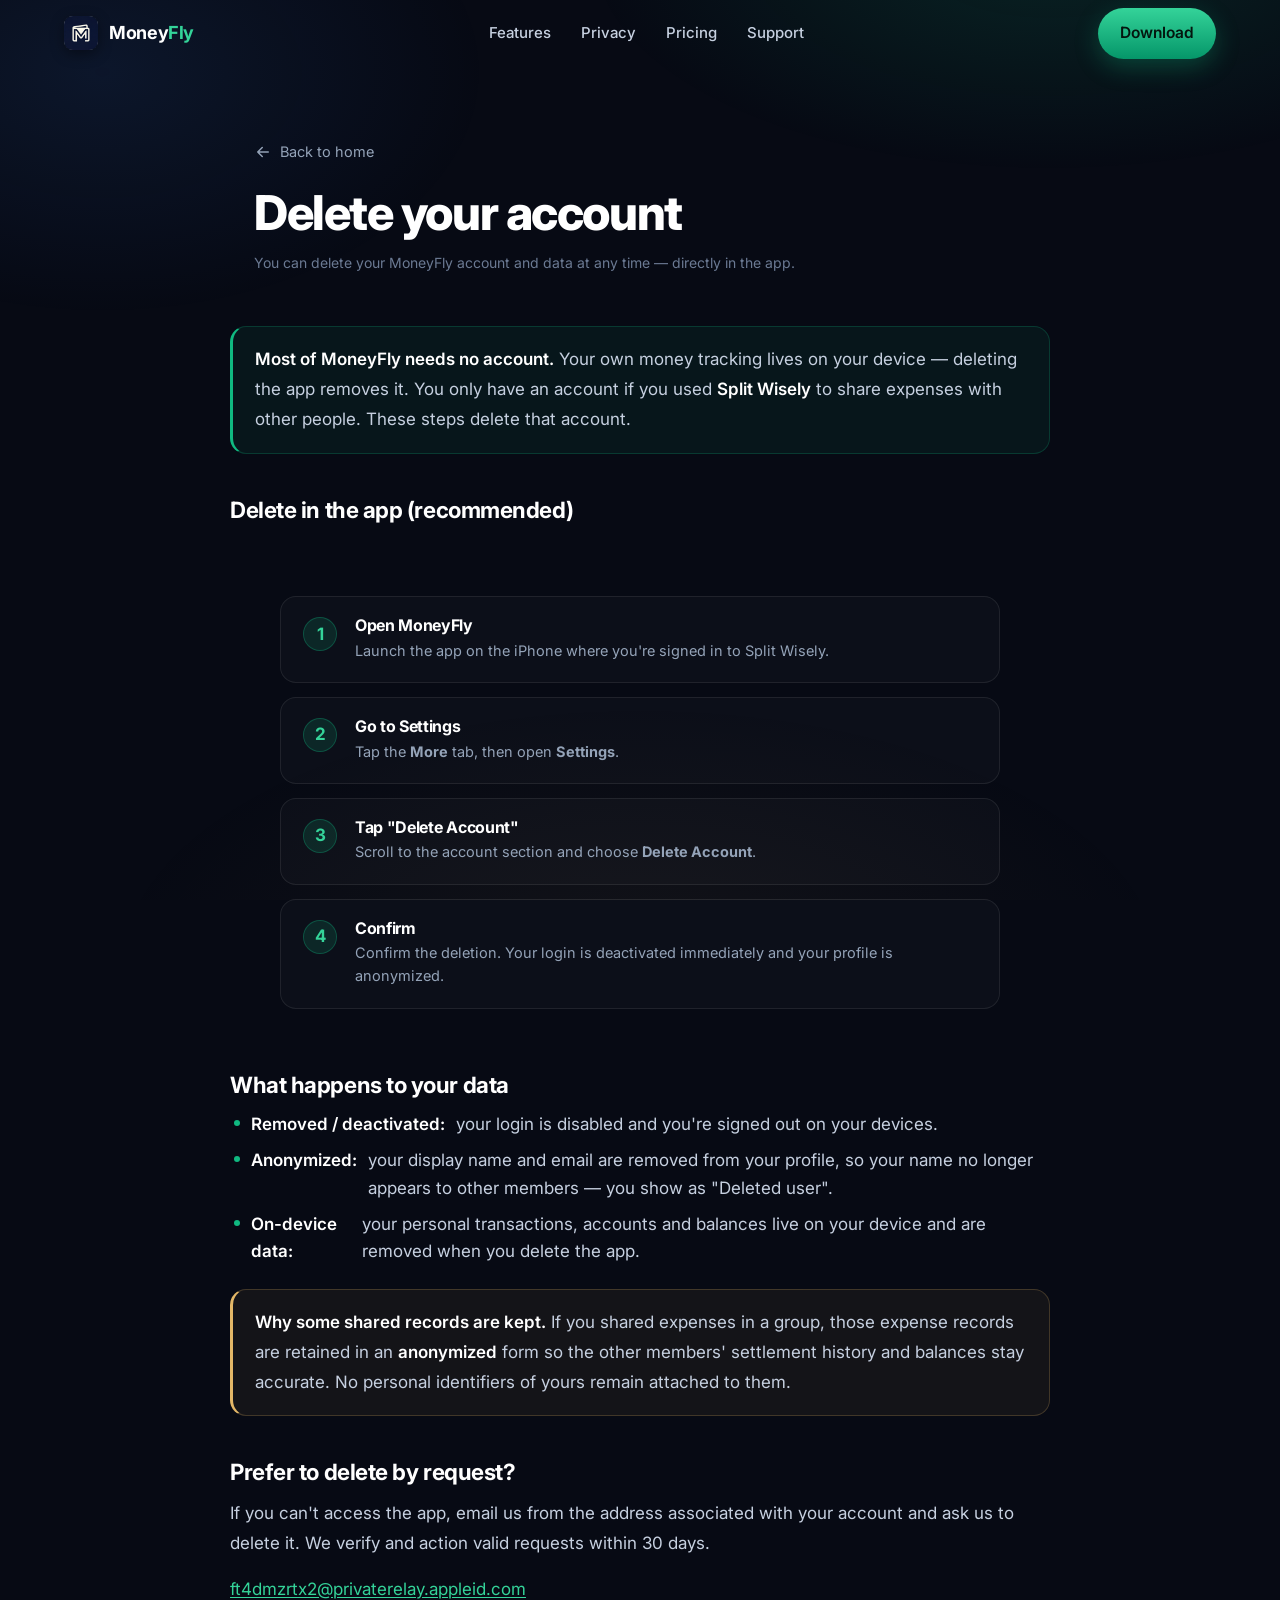
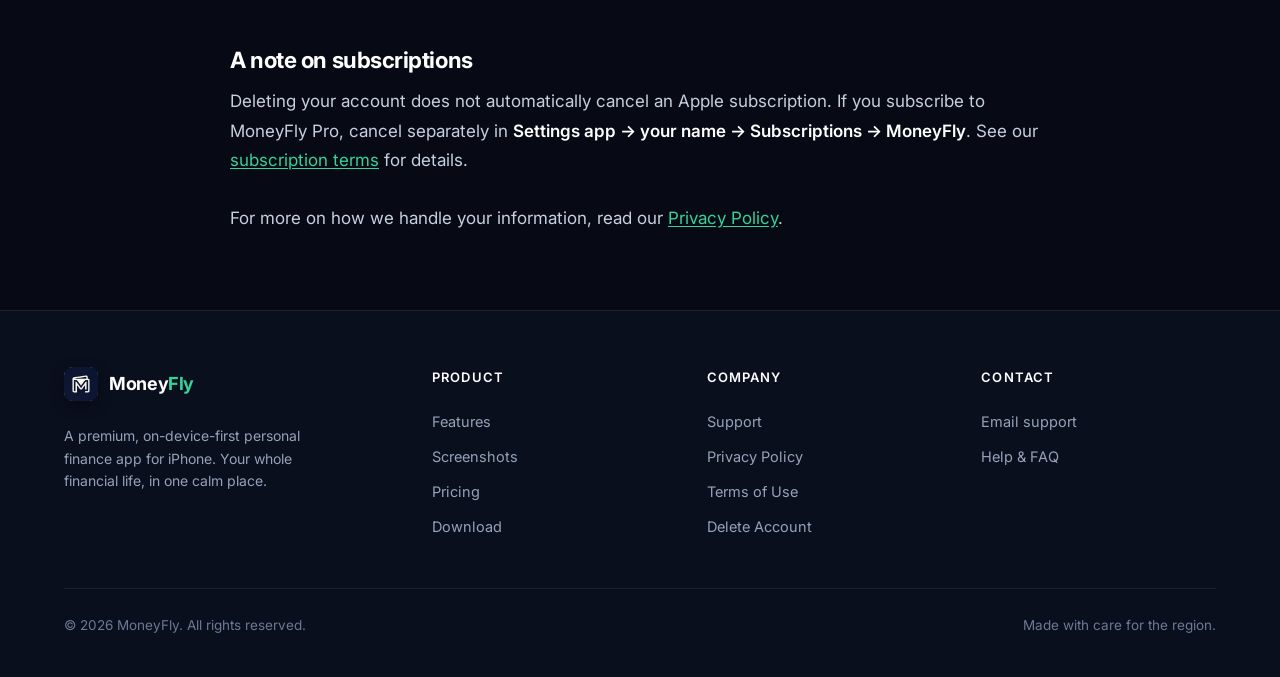
==== delete-account.html @ ee39b859 "Initial commit: MoneyFly marketing & App Store submission website Static site (HTML/CSS/JS, no build" ====
<!DOCTYPE html>
<html lang="en">
<head>
  <meta charset="UTF-8" />
  <meta name="viewport" content="width=device-width, initial-scale=1.0" />
  <title>Delete Your Account — MoneyFly</title>
  <meta name="description" content="How to delete your MoneyFly (Split Wisely) account and data, in-app or by request. Learn what is removed and what is retained in anonymized form." />
  <meta name="theme-color" content="#070A14" />
  <link rel="icon" type="image/png" href="assets/icon.png" />
  <link rel="apple-touch-icon" href="assets/icon.png" />
  <link rel="preconnect" href="https://fonts.googleapis.com" />
  <link rel="preconnect" href="https://fonts.gstatic.com" crossorigin />
  <link href="https://fonts.googleapis.com/css2?family=Fraunces:ital,opsz,wght@0,9..144,400..600;1,9..144,400..600&family=Inter:wght@400;500;600;700;800&display=swap" rel="stylesheet" />
  <link rel="stylesheet" href="styles.css" />
</head>
<body>

  <header class="nav">
    <div class="container">
      <a href="index.html" class="brand" aria-label="MoneyFly home">
        <img src="assets/icon.png" alt="MoneyFly app icon" />
        <span>Money<b>Fly</b></span>
      </a>
      <nav class="nav-links" aria-label="Primary">
        <a href="index.html#features">Features</a>
        <a href="index.html#privacy">Privacy</a>
        <a href="index.html#pricing">Pricing</a>
        <a href="support.html">Support</a>
      </nav>
      <div class="nav-cta">
        <a href="index.html#download" class="btn btn-primary">Download</a>
        <button class="nav-toggle" aria-label="Open menu" aria-expanded="false" aria-controls="primary-menu">
          <svg viewBox="0 0 24 24" fill="none" stroke="currentColor" stroke-width="2" stroke-linecap="round"><path d="M4 6h16M4 12h16M4 18h16"/></svg>
        </button>
      </div>
    </div>
  </header>

  <section class="legal-hero">
    <div class="container">
      <a href="index.html" class="backlink"><svg viewBox="0 0 24 24" fill="none" stroke="currentColor" stroke-width="2" stroke-linecap="round" stroke-linejoin="round"><path d="M19 12H5M11 6l-6 6 6 6"/></svg> Back to home</a>
      <h1>Delete your account</h1>
      <p class="updated">You can delete your MoneyFly account and data at any time — directly in the app.</p>
    </div>
  </section>

  <div class="container">
    <div class="prose">
      <div class="callout">
        <p><strong>Most of MoneyFly needs no account.</strong> Your own money tracking lives on your device — deleting the app removes it. You only have an account if you used <strong>Split Wisely</strong> to share expenses with other people. These steps delete that account.</p>
      </div>

      <h2 id="in-app">Delete in the app (recommended)</h2>
    </div>
    <div class="step-list reveal">
      <div class="step"><div><h4>Open MoneyFly</h4><p>Launch the app on the iPhone where you're signed in to Split Wisely.</p></div></div>
      <div class="step"><div><h4>Go to Settings</h4><p>Tap the <strong>More</strong> tab, then open <strong>Settings</strong>.</p></div></div>
      <div class="step"><div><h4>Tap "Delete Account"</h4><p>Scroll to the account section and choose <strong>Delete Account</strong>.</p></div></div>
      <div class="step"><div><h4>Confirm</h4><p>Confirm the deletion. Your login is deactivated immediately and your profile is anonymized.</p></div></div>
    </div>

    <div class="prose">
      <h2 id="what-happens">What happens to your data</h2>
      <ul>
        <li><strong>Removed / deactivated:</strong> your login is disabled and you're signed out on your devices.</li>
        <li><strong>Anonymized:</strong> your display name and email are removed from your profile, so your name no longer appears to other members — you show as "Deleted user".</li>
        <li><strong>On-device data:</strong> your personal transactions, accounts and balances live on your device and are removed when you delete the app.</li>
      </ul>

      <div class="callout warn">
        <p><strong>Why some shared records are kept.</strong> If you shared expenses in a group, those expense records are retained in an <strong>anonymized</strong> form so the other members' settlement history and balances stay accurate. No personal identifiers of yours remain attached to them.</p>
      </div>

      <h2 id="by-email">Prefer to delete by request?</h2>
      <p>If you can't access the app, email us from the address associated with your account and ask us to delete it. We verify and action valid requests within 30 days.</p>
      <p><a href="mailto:ft4dmzrtx2@privaterelay.appleid.com?subject=Delete%20my%20MoneyFly%20account">ft4dmzrtx2@privaterelay.appleid.com</a></p>

      <h2 id="subscription">A note on subscriptions</h2>
      <p>Deleting your account does not automatically cancel an Apple subscription. If you subscribe to MoneyFly Pro, cancel separately in <strong>Settings app → your name → Subscriptions → MoneyFly</strong>. See our <a href="terms.html#subscriptions">subscription terms</a> for details.</p>

      <p style="margin-top:28px;">For more on how we handle your information, read our <a href="privacy.html">Privacy Policy</a>.</p>
    </div>
  </div>

  <footer class="footer">
    <div class="container">
      <div class="footer-grid">
        <div class="footer-brand">
          <a href="index.html" class="brand"><img src="assets/icon.png" alt="MoneyFly" /><span>Money<b>Fly</b></span></a>
          <p>A premium, on-device-first personal finance app for iPhone. Your whole financial life, in one calm place.</p>
        </div>
        <div class="footer-col">
          <h5>Product</h5>
          <a href="index.html#features">Features</a>
          <a href="index.html#screens">Screenshots</a>
          <a href="index.html#pricing">Pricing</a>
          <a href="index.html#download">Download</a>
        </div>
        <div class="footer-col">
          <h5>Company</h5>
          <a href="support.html">Support</a>
          <a href="privacy.html">Privacy Policy</a>
          <a href="terms.html">Terms of Use</a>
          <a href="delete-account.html">Delete Account</a>
        </div>
        <div class="footer-col">
          <h5>Contact</h5>
          <a href="mailto:ft4dmzrtx2@privaterelay.appleid.com">Email support</a>
          <a href="support.html#faq">Help &amp; FAQ</a>
        </div>
      </div>
      <div class="footer-bottom">
        <span>© <span data-year>2026</span> MoneyFly. All rights reserved.</span>
        <span class="made">Made with care for the region.</span>
      </div>
    </div>
  </footer>

  <script src="main.js" defer></script>
</body>
</html>
---- styles.css ----
/* ============================================================
   MoneyFly — Marketing & App Store site
   Design: Modern Dark (Cinema) · navy + emerald + warm gold
   ============================================================ */

/* ---------- Design tokens ---------- */
:root {
  /* Surfaces (deep navy, matches app icon) */
  --navy-950: #070A14;
  --navy-925: #0A0F1E;
  --navy-900: #0C1224;
  --navy-850: #101833;
  --navy-800: #14203E;
  --navy-750: #1A2848;
  --navy-700: #22335A;

  /* Brand accents */
  --emerald: #10B981;
  --emerald-bright: #34D399;
  --emerald-deep: #059669;
  --gold: #E3B767;
  --gold-soft: #F0D19B;
  --blue: #3B82F6;
  --violet: #8B5CF6;
  --cream: #F5F1E6;

  /* Text */
  --white: #FFFFFF;
  --ink-100: #EEF2F9;
  --ink-300: #C6D0E0;
  --ink-400: #94A3B8;
  --ink-500: #6B7A93;
  --ink-600: #4A5876;

  /* Lines */
  --line: rgba(255, 255, 255, 0.08);
  --line-strong: rgba(255, 255, 255, 0.14);

  /* Functional */
  --danger: #F1737A;
  --success: var(--emerald-bright);

  /* Radius */
  --r-sm: 10px;
  --r-md: 16px;
  --r-lg: 24px;
  --r-xl: 32px;
  --r-pill: 999px;

  /* Shadow */
  --shadow-sm: 0 2px 8px rgba(0, 0, 0, 0.25);
  --shadow-md: 0 12px 40px rgba(0, 0, 0, 0.35);
  --shadow-glow: 0 20px 70px rgba(16, 185, 129, 0.18);

  /* Type */
  --font-body: "Inter", -apple-system, BlinkMacSystemFont, "Segoe UI", sans-serif;
  --font-display: "Fraunces", "Playfair Display", Georgia, serif;

  /* Layout */
  --maxw: 1200px;
  --nav-h: 68px;

  /* Motion */
  --ease: cubic-bezier(0.16, 1, 0.3, 1);
}

/* ---------- Reset ---------- */
*,
*::before,
*::after { box-sizing: border-box; margin: 0; padding: 0; }

html { scroll-behavior: smooth; -webkit-text-size-adjust: 100%; }
@media (prefers-reduced-motion: reduce) { html { scroll-behavior: auto; } }

body {
  font-family: var(--font-body);
  background: var(--navy-950);
  color: var(--ink-300);
  line-height: 1.6;
  font-size: 17px;
  -webkit-font-smoothing: antialiased;
  text-rendering: optimizeLegibility;
  overflow-x: hidden;
}

img { max-width: 100%; display: block; }
a { color: inherit; text-decoration: none; }
button { font-family: inherit; cursor: pointer; border: none; background: none; }
ul { list-style: none; }

/* Ambient page glow */
body::before {
  content: "";
  position: fixed;
  inset: 0;
  pointer-events: none;
  z-index: 0;
  background:
    radial-gradient(60% 40% at 82% -5%, rgba(16, 185, 129, 0.14), transparent 60%),
    radial-gradient(50% 45% at 8% 8%, rgba(59, 130, 246, 0.10), transparent 60%),
    radial-gradient(70% 50% at 50% 108%, rgba(227, 183, 103, 0.06), transparent 60%);
}

/* ---------- Layout helpers ---------- */
.container {
  width: 100%;
  max-width: var(--maxw);
  margin-inline: auto;
  padding-inline: 24px;
  position: relative;
  z-index: 1;
}
.section { padding-block: clamp(64px, 9vw, 128px); position: relative; z-index: 1; }
.section--tight { padding-block: clamp(48px, 6vw, 84px); }
.center { text-align: center; }

.eyebrow {
  display: inline-flex;
  align-items: center;
  gap: 8px;
  font-size: 12.5px;
  font-weight: 600;
  letter-spacing: 0.12em;
  text-transform: uppercase;
  color: var(--emerald-bright);
  padding: 7px 14px;
  border: 1px solid rgba(16, 185, 129, 0.28);
  background: rgba(16, 185, 129, 0.08);
  border-radius: var(--r-pill);
}
.eyebrow--gold { color: var(--gold-soft); border-color: rgba(227,183,103,0.3); background: rgba(227,183,103,0.08); }
.eyebrow--blue { color: #93C0FF; border-color: rgba(59,130,246,0.32); background: rgba(59,130,246,0.10); }

h1, h2, h3, h4 { color: var(--white); line-height: 1.1; font-weight: 700; letter-spacing: -0.02em; }

.h-display {
  font-family: var(--font-body);
  font-weight: 800;
  font-size: clamp(2.4rem, 6vw, 4.2rem);
  line-height: 1.04;
  letter-spacing: -0.035em;
}
.h-section {
  font-weight: 800;
  font-size: clamp(1.9rem, 3.8vw, 3rem);
  letter-spacing: -0.03em;
}
.serif { font-family: var(--font-display); font-weight: 600; font-style: italic; letter-spacing: -0.01em; }
.grad-text {
  background: linear-gradient(100deg, var(--emerald-bright) 0%, var(--gold-soft) 90%);
  -webkit-background-clip: text; background-clip: text; -webkit-text-fill-color: transparent; color: transparent;
}
.lead {
  font-size: clamp(1.05rem, 1.6vw, 1.28rem);
  color: var(--ink-400);
  max-width: 640px;
  line-height: 1.65;
}
.center .lead { margin-inline: auto; }
.muted { color: var(--ink-400); }

/* ---------- Buttons ---------- */
.btn {
  display: inline-flex;
  align-items: center;
  justify-content: center;
  gap: 9px;
  font-weight: 600;
  font-size: 15.5px;
  padding: 13px 22px;
  border-radius: var(--r-pill);
  transition: transform 0.2s var(--ease), box-shadow 0.25s var(--ease), background 0.2s, border-color 0.2s;
  white-space: nowrap;
  min-height: 48px;
}
.btn:focus-visible { outline: 2px solid var(--emerald-bright); outline-offset: 3px; }
.btn-primary {
  background: linear-gradient(180deg, var(--emerald-bright), var(--emerald-deep));
  color: #04160E;
  box-shadow: 0 8px 24px rgba(16, 185, 129, 0.28);
}
.btn-primary:hover { transform: translateY(-2px); box-shadow: 0 14px 34px rgba(16, 185, 129, 0.4); }
.btn-ghost {
  background: rgba(255, 255, 255, 0.04);
  color: var(--white);
  border: 1px solid var(--line-strong);
  backdrop-filter: blur(8px);
}
.btn-ghost:hover { background: rgba(255, 255, 255, 0.09); transform: translateY(-2px); }
.btn-lg { padding: 16px 28px; font-size: 16.5px; min-height: 54px; }

/* App Store badge */
.appstore-badge {
  display: inline-flex;
  align-items: center;
  gap: 12px;
  background: #000;
  border: 1px solid rgba(255,255,255,0.22);
  color: #fff;
  padding: 11px 20px 11px 18px;
  border-radius: 14px;
  transition: transform 0.2s var(--ease), border-color 0.2s;
  min-height: 56px;
}
.appstore-badge:hover { transform: translateY(-2px); border-color: rgba(255,255,255,0.45); }
.appstore-badge svg { width: 26px; height: 26px; flex: none; }
.appstore-badge .small { font-size: 11px; line-height: 1; color: #cfd4dc; letter-spacing: 0.02em; }
.appstore-badge .big { font-size: 20px; line-height: 1.1; font-weight: 600; letter-spacing: -0.01em; margin-top: 3px; }

/* ---------- Nav ---------- */
.nav {
  position: sticky;
  top: 0;
  z-index: 50;
  height: var(--nav-h);
  display: flex;
  align-items: center;
  border-bottom: 1px solid transparent;
  transition: background 0.3s, border-color 0.3s, backdrop-filter 0.3s;
}
.nav.scrolled {
  background: rgba(8, 11, 20, 0.72);
  backdrop-filter: blur(18px) saturate(140%);
  -webkit-backdrop-filter: blur(18px) saturate(140%);
  border-bottom: 1px solid var(--line);
}
.nav .container { display: flex; align-items: center; justify-content: space-between; gap: 20px; }
.brand { display: inline-flex; align-items: center; gap: 11px; font-weight: 700; color: #fff; font-size: 18px; letter-spacing: -0.02em; }
.brand img { width: 34px; height: 34px; border-radius: 9px; box-shadow: 0 4px 14px rgba(0,0,0,0.4); }
.brand b { color: var(--emerald-bright); font-weight: 700; }
.nav-links { display: flex; align-items: center; gap: 30px; }
.nav-links a { font-size: 15px; color: var(--ink-300); font-weight: 500; transition: color 0.2s; }
.nav-links a:hover { color: #fff; }
.nav-cta { display: flex; align-items: center; gap: 12px; }
.nav-toggle { display: none; width: 44px; height: 44px; border-radius: 10px; color: #fff; align-items: center; justify-content: center; }
.nav-toggle svg { width: 24px; height: 24px; }

@media (max-width: 900px) {
  .nav-links, .nav-cta .btn:not(.nav-cta-mobile) { display: none; }
  .nav-toggle { display: inline-flex; }
  .nav-links.open {
    display: flex; position: absolute; top: var(--nav-h); left: 0; right: 0;
    flex-direction: column; align-items: stretch; gap: 4px; padding: 16px 24px 24px;
    background: rgba(10, 15, 30, 0.97); backdrop-filter: blur(18px); border-bottom: 1px solid var(--line);
  }
  .nav-links.open a { padding: 13px 8px; font-size: 16px; border-bottom: 1px solid var(--line); }
  .nav-links.open .btn { display: inline-flex; margin-top: 12px; }
}

/* ---------- Hero ---------- */
.hero { padding-top: clamp(48px, 7vw, 96px); padding-bottom: clamp(40px, 6vw, 80px); position: relative; z-index: 1; }
.hero-grid { display: grid; grid-template-columns: 1.05fr 0.95fr; gap: clamp(32px, 5vw, 72px); align-items: center; }
.hero-copy { max-width: 620px; }
.hero h1 { margin: 20px 0 22px; }
.hero .lead { margin-bottom: 30px; }
.hero-cta { display: flex; flex-wrap: wrap; gap: 14px; align-items: center; }
.hero-trust { margin-top: 26px; display: flex; flex-wrap: wrap; gap: 10px 22px; color: var(--ink-400); font-size: 14px; }
.hero-trust span { display: inline-flex; align-items: center; gap: 8px; }
.hero-trust svg { width: 17px; height: 17px; color: var(--emerald-bright); flex: none; }

.hero-visual { position: relative; display: flex; justify-content: center; align-items: center; }
.hero-visual::after {
  content: ""; position: absolute; width: 78%; height: 78%; border-radius: 50%;
  background: radial-gradient(circle, rgba(16,185,129,0.22), transparent 65%); filter: blur(30px); z-index: -1;
}
.hero-shot {
  width: min(340px, 82%);
  border-radius: 30px;
  box-shadow: 0 40px 90px rgba(0,0,0,0.6), 0 0 0 1px rgba(255,255,255,0.04);
}

@media (max-width: 880px) {
  .hero-grid { grid-template-columns: 1fr; text-align: center; }
  .hero-copy { max-width: 100%; }
  .hero .lead, .hero-cta, .hero-trust { margin-inline: auto; justify-content: center; }
  .hero-visual { order: -1; }
  .hero-shot { width: min(300px, 74%); }
}

/* ---------- Logo strip / trust ---------- */
.trust-strip { border-block: 1px solid var(--line); background: rgba(255,255,255,0.015); }
.trust-strip .container { display: grid; grid-template-columns: repeat(4, 1fr); gap: 20px; padding-block: 34px; }
.trust-item { display: flex; gap: 13px; align-items: flex-start; }
.trust-item .ic { width: 40px; height: 40px; border-radius: 11px; background: rgba(16,185,129,0.12); display: flex; align-items: center; justify-content: center; flex: none; }
.trust-item .ic svg { width: 21px; height: 21px; color: var(--emerald-bright); }
.trust-item h4 { font-size: 15.5px; margin-bottom: 3px; }
.trust-item p { font-size: 13.5px; color: var(--ink-400); line-height: 1.45; }
@media (max-width: 800px) { .trust-strip .container { grid-template-columns: repeat(2, 1fr); gap: 26px 20px; } }
@media (max-width: 460px) { .trust-strip .container { grid-template-columns: 1fr; } }

/* ---------- Section head ---------- */
.section-head { max-width: 660px; margin-bottom: clamp(40px, 5vw, 60px); }
.center.section-head { margin-inline: auto; }
.section-head .eyebrow { margin-bottom: 18px; }
.section-head p { margin-top: 16px; }

/* ---------- Feature grid ---------- */
.feature-grid { display: grid; grid-template-columns: repeat(3, 1fr); gap: 20px; }
.feature-card {
  background: linear-gradient(180deg, rgba(255,255,255,0.045), rgba(255,255,255,0.015));
  border: 1px solid var(--line);
  border-radius: var(--r-lg);
  padding: 28px 26px;
  transition: transform 0.3s var(--ease), border-color 0.3s, background 0.3s;
  position: relative;
  overflow: hidden;
}
.feature-card:hover { transform: translateY(-4px); border-color: var(--line-strong); background: linear-gradient(180deg, rgba(255,255,255,0.06), rgba(255,255,255,0.02)); }
.feature-card .fi {
  width: 52px; height: 52px; border-radius: 14px; display: flex; align-items: center; justify-content: center;
  margin-bottom: 20px; background: rgba(16,185,129,0.12); border: 1px solid rgba(16,185,129,0.2);
}
.feature-card .fi svg { width: 26px; height: 26px; color: var(--emerald-bright); }
.feature-card.fc-gold .fi { background: rgba(227,183,103,0.12); border-color: rgba(227,183,103,0.22); }
.feature-card.fc-gold .fi svg { color: var(--gold-soft); }
.feature-card.fc-blue .fi { background: rgba(59,130,246,0.14); border-color: rgba(59,130,246,0.24); }
.feature-card.fc-blue .fi svg { color: #93C0FF; }
.feature-card.fc-violet .fi { background: rgba(139,92,246,0.14); border-color: rgba(139,92,246,0.24); }
.feature-card.fc-violet .fi svg { color: #C4B4FB; }
.feature-card h3 { font-size: 19px; margin-bottom: 9px; }
.feature-card p { font-size: 14.5px; color: var(--ink-400); line-height: 1.55; }
@media (max-width: 900px) { .feature-grid { grid-template-columns: repeat(2, 1fr); } }
@media (max-width: 560px) { .feature-grid { grid-template-columns: 1fr; } }

/* ---------- Alternating feature rows ---------- */
.feat-row { display: grid; grid-template-columns: 1fr 1fr; gap: clamp(32px, 6vw, 84px); align-items: center; }
.feat-row + .feat-row { margin-top: clamp(72px, 9vw, 132px); }
.feat-row.reverse .feat-media { order: 2; }
.feat-copy h3 { font-size: clamp(1.6rem, 2.6vw, 2.15rem); font-weight: 800; letter-spacing: -0.03em; margin: 16px 0 16px; line-height: 1.12; }
.feat-copy p { color: var(--ink-400); font-size: 16.5px; margin-bottom: 22px; max-width: 480px; }
.feat-list { display: flex; flex-direction: column; gap: 13px; }
.feat-list li { display: flex; gap: 12px; align-items: flex-start; font-size: 15px; color: var(--ink-300); }
.feat-list svg { width: 20px; height: 20px; color: var(--emerald-bright); flex: none; margin-top: 1px; }
.feat-media { display: flex; justify-content: center; position: relative; }
.feat-media img { width: min(330px, 86%); border-radius: 26px; box-shadow: 0 30px 70px rgba(0,0,0,0.5); }
.feat-media::after {
  content: ""; position: absolute; width: 70%; height: 70%; top: 15%; border-radius: 50%;
  background: radial-gradient(circle, rgba(16,185,129,0.16), transparent 65%); filter: blur(40px); z-index: -1;
}
.feat-row.reverse .feat-media::after { background: radial-gradient(circle, rgba(59,130,246,0.15), transparent 65%); }
@media (max-width: 820px) {
  .feat-row, .feat-row.reverse { grid-template-columns: 1fr; text-align: center; }
  .feat-row .feat-media, .feat-row.reverse .feat-media { order: -1; }
  .feat-copy p { margin-inline: auto; }
  .feat-list { max-width: 380px; margin-inline: auto; text-align: left; }
  .feat-copy .eyebrow { margin-inline: auto; }
}

/* ---------- Screenshot gallery ---------- */
.gallery {
  display: flex; gap: 22px; overflow-x: auto; scroll-snap-type: x mandatory;
  padding: 8px 24px 28px; margin-inline: calc(50% - 50vw); padding-inline: max(24px, calc(50vw - var(--maxw)/2));
  scrollbar-width: thin; scrollbar-color: var(--navy-700) transparent;
}
.gallery::-webkit-scrollbar { height: 8px; }
.gallery::-webkit-scrollbar-thumb { background: var(--navy-700); border-radius: 10px; }
.gallery img {
  width: 264px; flex: none; scroll-snap-align: center; border-radius: 26px;
  box-shadow: 0 24px 60px rgba(0,0,0,0.5); border: 1px solid rgba(255,255,255,0.05);
}
.gallery-hint { text-align: center; color: var(--ink-500); font-size: 13px; margin-top: 6px; }

/* ---------- Privacy band ---------- */
.privacy-band {
  background: linear-gradient(160deg, var(--navy-900), var(--navy-925));
  border: 1px solid var(--line);
  border-radius: var(--r-xl);
  padding: clamp(36px, 5vw, 64px);
  position: relative;
  overflow: hidden;
}
.privacy-band::before {
  content: ""; position: absolute; inset: 0; opacity: 0.5;
  background: radial-gradient(50% 60% at 90% 10%, rgba(16,185,129,0.12), transparent 60%);
}
.privacy-grid { display: grid; grid-template-columns: 1.1fr 1fr; gap: 40px; align-items: center; position: relative; }
.privacy-points { display: grid; gap: 16px; }
.privacy-points li { display: flex; gap: 13px; align-items: flex-start; background: rgba(255,255,255,0.03); border: 1px solid var(--line); border-radius: var(--r-md); padding: 16px 18px; }
.privacy-points .ic { width: 38px; height: 38px; border-radius: 10px; background: rgba(16,185,129,0.14); display: flex; align-items: center; justify-content: center; flex: none; }
.privacy-points .ic svg { width: 20px; height: 20px; color: var(--emerald-bright); }
.privacy-points h4 { font-size: 15.5px; margin-bottom: 3px; }
.privacy-points p { font-size: 13.5px; color: var(--ink-400); line-height: 1.5; }
@media (max-width: 820px) { .privacy-grid { grid-template-columns: 1fr; gap: 30px; } }

/* ---------- Pricing ---------- */
.pricing-grid { display: grid; grid-template-columns: repeat(2, 1fr); gap: 24px; max-width: 840px; margin-inline: auto; align-items: stretch; }
.price-card {
  background: linear-gradient(180deg, rgba(255,255,255,0.04), rgba(255,255,255,0.012));
  border: 1px solid var(--line);
  border-radius: var(--r-lg);
  padding: 34px 30px;
  display: flex; flex-direction: column;
  position: relative;
}
.price-card.featured {
  border-color: rgba(16,185,129,0.5);
  background: linear-gradient(180deg, rgba(16,185,129,0.10), rgba(255,255,255,0.015));
  box-shadow: var(--shadow-glow);
}
.price-tag-pop {
  position: absolute; top: -13px; left: 30px;
  background: linear-gradient(180deg, var(--emerald-bright), var(--emerald-deep)); color: #04160E;
  font-size: 12px; font-weight: 700; letter-spacing: 0.06em; text-transform: uppercase;
  padding: 6px 14px; border-radius: var(--r-pill);
}
.price-card h3 { font-size: 21px; margin-bottom: 6px; }
.price-card .sub { color: var(--ink-400); font-size: 14px; margin-bottom: 22px; }
.price-amount { display: flex; align-items: baseline; gap: 8px; margin-bottom: 4px; }
.price-amount .amt { font-family: var(--font-display); font-weight: 600; font-size: 44px; color: #fff; letter-spacing: -0.02em; }
.price-amount .per { color: var(--ink-400); font-size: 15px; }
.price-note { font-size: 13px; color: var(--emerald-bright); margin-bottom: 24px; min-height: 18px; }
.price-features { display: flex; flex-direction: column; gap: 12px; margin-bottom: 28px; flex: 1; }
.price-features li { display: flex; gap: 11px; align-items: flex-start; font-size: 14.5px; color: var(--ink-300); }
.price-features svg { width: 19px; height: 19px; color: var(--emerald-bright); flex: none; margin-top: 1px; }
.price-features li.off { color: var(--ink-500); }
.price-features li.off svg { color: var(--ink-600); }
.price-card .btn { width: 100%; }
.price-disclosure { max-width: 840px; margin: 30px auto 0; font-size: 12.5px; color: var(--ink-500); line-height: 1.6; text-align: center; }
.price-disclosure a { color: var(--ink-300); text-decoration: underline; text-underline-offset: 2px; }
@media (max-width: 720px) { .pricing-grid { grid-template-columns: 1fr; } }

/* ---------- FAQ ---------- */
.faq { max-width: 780px; margin-inline: auto; display: flex; flex-direction: column; gap: 12px; }
.faq-item { background: rgba(255,255,255,0.025); border: 1px solid var(--line); border-radius: var(--r-md); overflow: hidden; }
.faq-q { width: 100%; display: flex; justify-content: space-between; align-items: center; gap: 16px; padding: 20px 22px; text-align: left; color: #fff; font-weight: 600; font-size: 16px; }
.faq-q .chev { width: 22px; height: 22px; flex: none; color: var(--emerald-bright); transition: transform 0.3s var(--ease); }
.faq-item.open .chev { transform: rotate(180deg); }
.faq-a { max-height: 0; overflow: hidden; transition: max-height 0.35s var(--ease); }
.faq-a-inner { padding: 0 22px 20px; color: var(--ink-400); font-size: 15px; line-height: 1.65; }
.faq-item.open .faq-a { max-height: 320px; }

/* ---------- CTA band ---------- */
.cta-band {
  text-align: center;
  background: linear-gradient(160deg, rgba(16,185,129,0.14), rgba(59,130,246,0.06));
  border: 1px solid rgba(16,185,129,0.24);
  border-radius: var(--r-xl);
  padding: clamp(48px, 7vw, 88px) 24px;
  position: relative; overflow: hidden;
}
.cta-band::before { content: ""; position: absolute; inset: 0; background: radial-gradient(50% 80% at 50% 0%, rgba(16,185,129,0.18), transparent 60%); }
.cta-band > * { position: relative; }
.cta-band h2 { margin-bottom: 16px; }
.cta-band .lead { margin: 0 auto 32px; }
.cta-band .hero-cta { justify-content: center; }

/* ---------- Footer ---------- */
.footer { border-top: 1px solid var(--line); padding-block: 56px 40px; background: var(--navy-925); position: relative; z-index: 1; }
.footer-grid { display: grid; grid-template-columns: 1.4fr 1fr 1fr 1fr; gap: 40px; }
.footer-brand p { color: var(--ink-400); font-size: 14px; margin-top: 16px; max-width: 280px; line-height: 1.6; }
.footer h5 { color: #fff; font-size: 13px; text-transform: uppercase; letter-spacing: 0.08em; margin-bottom: 16px; font-weight: 600; }
.footer-col a { display: block; color: var(--ink-400); font-size: 14.5px; padding: 6px 0; transition: color 0.2s; }
.footer-col a:hover { color: #fff; }
.footer-bottom { border-top: 1px solid var(--line); margin-top: 44px; padding-top: 26px; display: flex; justify-content: space-between; align-items: center; gap: 16px; flex-wrap: wrap; color: var(--ink-500); font-size: 13.5px; }
.footer-bottom .made { display: inline-flex; align-items: center; gap: 7px; }
@media (max-width: 820px) { .footer-grid { grid-template-columns: 1fr 1fr; gap: 32px; } }
@media (max-width: 480px) { .footer-grid { grid-template-columns: 1fr; } }

/* ---------- Legal / prose pages ---------- */
.legal-hero { padding-top: clamp(40px, 6vw, 72px); padding-bottom: 8px; }
.legal-hero .container { max-width: 820px; }
.legal-hero h1 { font-size: clamp(2rem, 4.5vw, 3rem); font-weight: 800; letter-spacing: -0.03em; }
.legal-hero .updated { color: var(--ink-500); font-size: 14px; margin-top: 12px; }
.prose { max-width: 820px; margin-inline: auto; padding-block: 20px 60px; }
.prose h2 { font-size: 1.4rem; font-weight: 700; margin-top: 44px; margin-bottom: 14px; color: #fff; scroll-margin-top: 90px; }
.prose h3 { font-size: 1.1rem; font-weight: 600; margin-top: 28px; margin-bottom: 10px; color: var(--ink-100); }
.prose p { margin-bottom: 16px; color: var(--ink-300); line-height: 1.75; }
.prose ul { margin: 0 0 18px; padding-left: 4px; display: flex; flex-direction: column; gap: 9px; }
.prose ul li { display: flex; gap: 11px; align-items: flex-start; color: var(--ink-300); line-height: 1.6; }
.prose ul li::before { content: ""; width: 6px; height: 6px; border-radius: 50%; background: var(--emerald); flex: none; margin-top: 9px; }
.prose a { color: var(--emerald-bright); text-decoration: underline; text-underline-offset: 2px; }
.prose strong { color: #fff; font-weight: 600; }
.prose .callout {
  background: rgba(16,185,129,0.07); border: 1px solid rgba(16,185,129,0.22); border-left: 3px solid var(--emerald);
  border-radius: var(--r-md); padding: 18px 22px; margin: 24px 0;
}
.prose .callout p:last-child { margin-bottom: 0; }
.prose .callout.warn { background: rgba(227,183,103,0.06); border-color: rgba(227,183,103,0.22); border-left-color: var(--gold); }
.toc {
  background: rgba(255,255,255,0.025); border: 1px solid var(--line); border-radius: var(--r-md);
  padding: 20px 24px; margin-bottom: 20px;
}
.toc h4 { font-size: 12px; text-transform: uppercase; letter-spacing: 0.08em; color: var(--ink-400); margin-bottom: 12px; }
.toc ol { columns: 2; column-gap: 32px; padding-left: 18px; color: var(--ink-300); font-size: 14.5px; }
.toc ol li { margin-bottom: 7px; }
.toc a { color: var(--ink-300); }
.toc a:hover { color: var(--emerald-bright); }
@media (max-width: 560px) { .toc ol { columns: 1; } }

/* Support-specific */
.support-cards { display: grid; grid-template-columns: repeat(3, 1fr); gap: 20px; }
.support-card { background: linear-gradient(180deg, rgba(255,255,255,0.04), rgba(255,255,255,0.012)); border: 1px solid var(--line); border-radius: var(--r-lg); padding: 28px 26px; }
.support-card .fi { width: 48px; height: 48px; border-radius: 13px; background: rgba(16,185,129,0.12); display: flex; align-items: center; justify-content: center; margin-bottom: 18px; }
.support-card .fi svg { width: 24px; height: 24px; color: var(--emerald-bright); }
.support-card h3 { font-size: 18px; margin-bottom: 8px; }
.support-card p { font-size: 14.5px; color: var(--ink-400); margin-bottom: 14px; }
.support-card a.link { color: var(--emerald-bright); font-weight: 600; font-size: 14.5px; display: inline-flex; align-items: center; gap: 6px; }
@media (max-width: 820px) { .support-cards { grid-template-columns: 1fr; } }

.step-list { counter-reset: step; max-width: 720px; margin-inline: auto; display: flex; flex-direction: column; gap: 14px; }
.step { display: flex; gap: 18px; align-items: flex-start; background: rgba(255,255,255,0.025); border: 1px solid var(--line); border-radius: var(--r-md); padding: 20px 22px; }
.step::before { counter-increment: step; content: counter(step); width: 34px; height: 34px; border-radius: 50%; background: rgba(16,185,129,0.14); color: var(--emerald-bright); font-weight: 700; display: flex; align-items: center; justify-content: center; flex: none; border: 1px solid rgba(16,185,129,0.3); }
.step h4 { font-size: 16px; margin-bottom: 4px; }
.step p { font-size: 14.5px; color: var(--ink-400); margin: 0; }

.backlink { display: inline-flex; align-items: center; gap: 8px; color: var(--ink-400); font-size: 14.5px; margin-bottom: 24px; transition: color 0.2s; }
.backlink:hover { color: var(--emerald-bright); }
.backlink svg { width: 18px; height: 18px; }

/* ---------- Reveal animation ---------- */
.reveal { opacity: 0; transform: translateY(22px); transition: opacity 0.7s var(--ease), transform 0.7s var(--ease); }
.reveal.in { opacity: 1; transform: none; }
@media (prefers-reduced-motion: reduce) {
  .reveal { opacity: 1 !important; transform: none !important; transition: none; }
  .btn:hover, .feature-card:hover, .appstore-badge:hover { transform: none; }
}

/* ---------- Phone crop (reuses captioned App Store shots as clean mockups) ---------- */
.phone-crop {
  aspect-ratio: 1290 / 1990;
  border-radius: 30px;
  overflow: hidden;
  box-shadow: 0 40px 90px rgba(0,0,0,0.6), 0 0 0 1px rgba(255,255,255,0.05);
  background: var(--navy-900);
}
.phone-crop img { width: 100%; height: 100%; object-fit: cover; object-position: center 93%; }

/* ---------- Utilities ---------- */
.divider { height: 1px; background: var(--line); border: 0; }
.stack-sm > * + * { margin-top: 12px; }
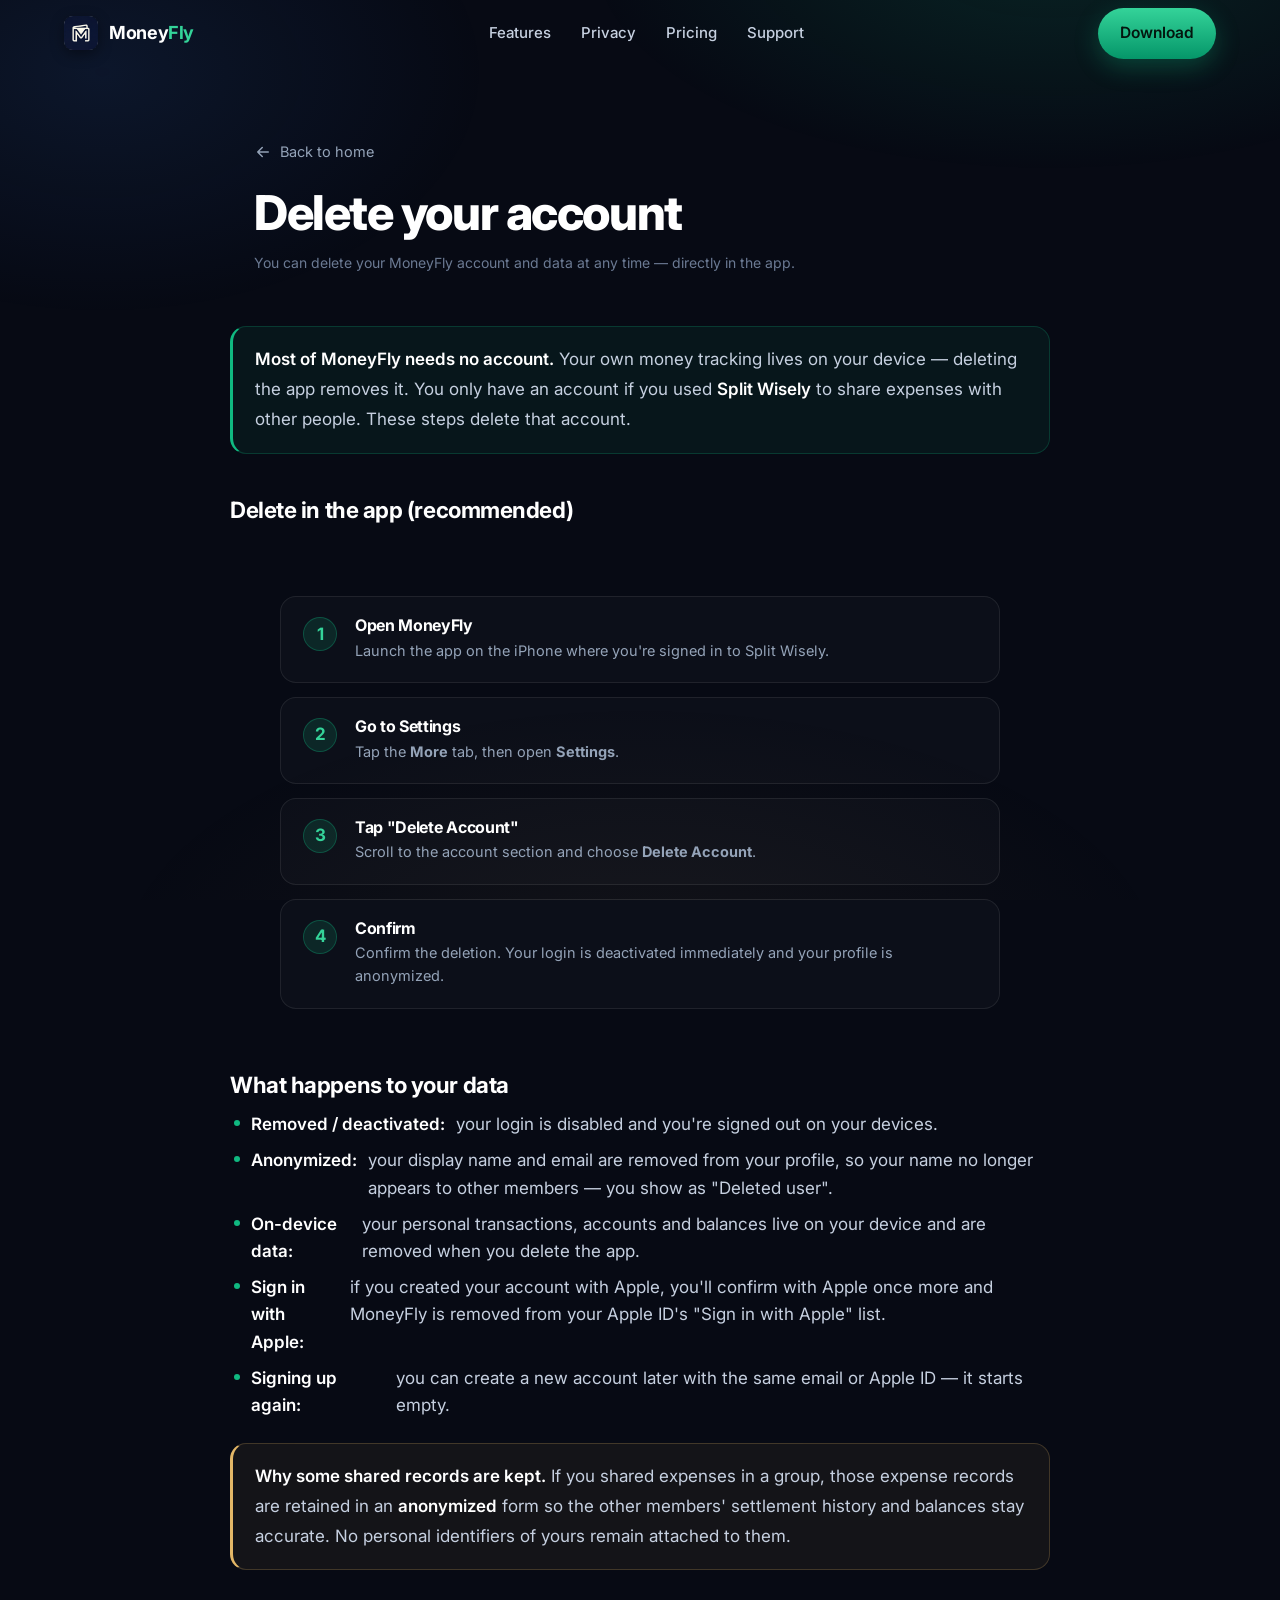
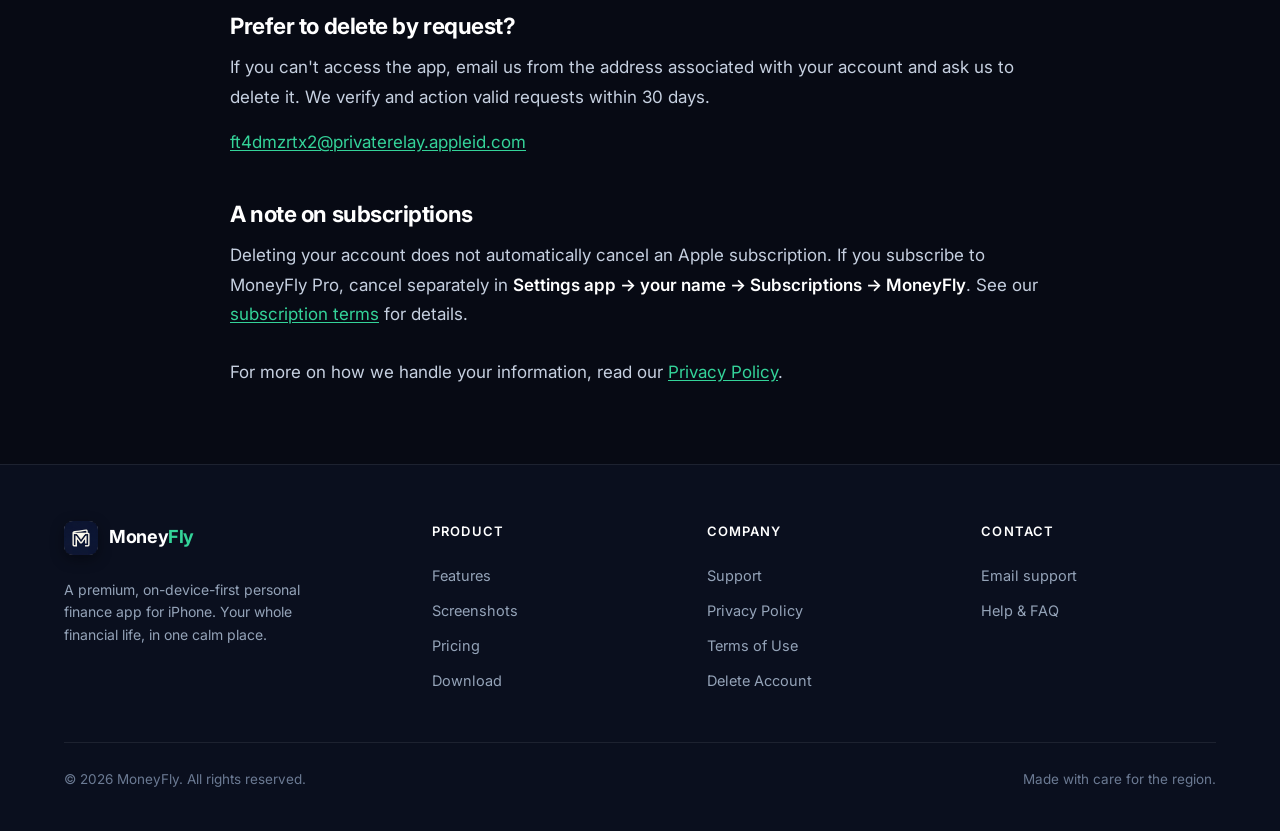
==== commit d3bec98e: "feat(auth): password reset page; account deletion copy for Apple sign-in - reset-password.html: land" ====
--- a/delete-account.html
+++ b/delete-account.html
@@ -65,6 +65,8 @@
         <li><strong>Removed / deactivated:</strong> your login is disabled and you're signed out on your devices.</li>
         <li><strong>Anonymized:</strong> your display name and email are removed from your profile, so your name no longer appears to other members — you show as "Deleted user".</li>
         <li><strong>On-device data:</strong> your personal transactions, accounts and balances live on your device and are removed when you delete the app.</li>
+        <li><strong>Sign in with Apple:</strong> if you created your account with Apple, you'll confirm with Apple once more and MoneyFly is removed from your Apple ID's "Sign in with Apple" list.</li>
+        <li><strong>Signing up again:</strong> you can create a new account later with the same email or Apple ID — it starts empty.</li>
       </ul>
 
       <div class="callout warn">
